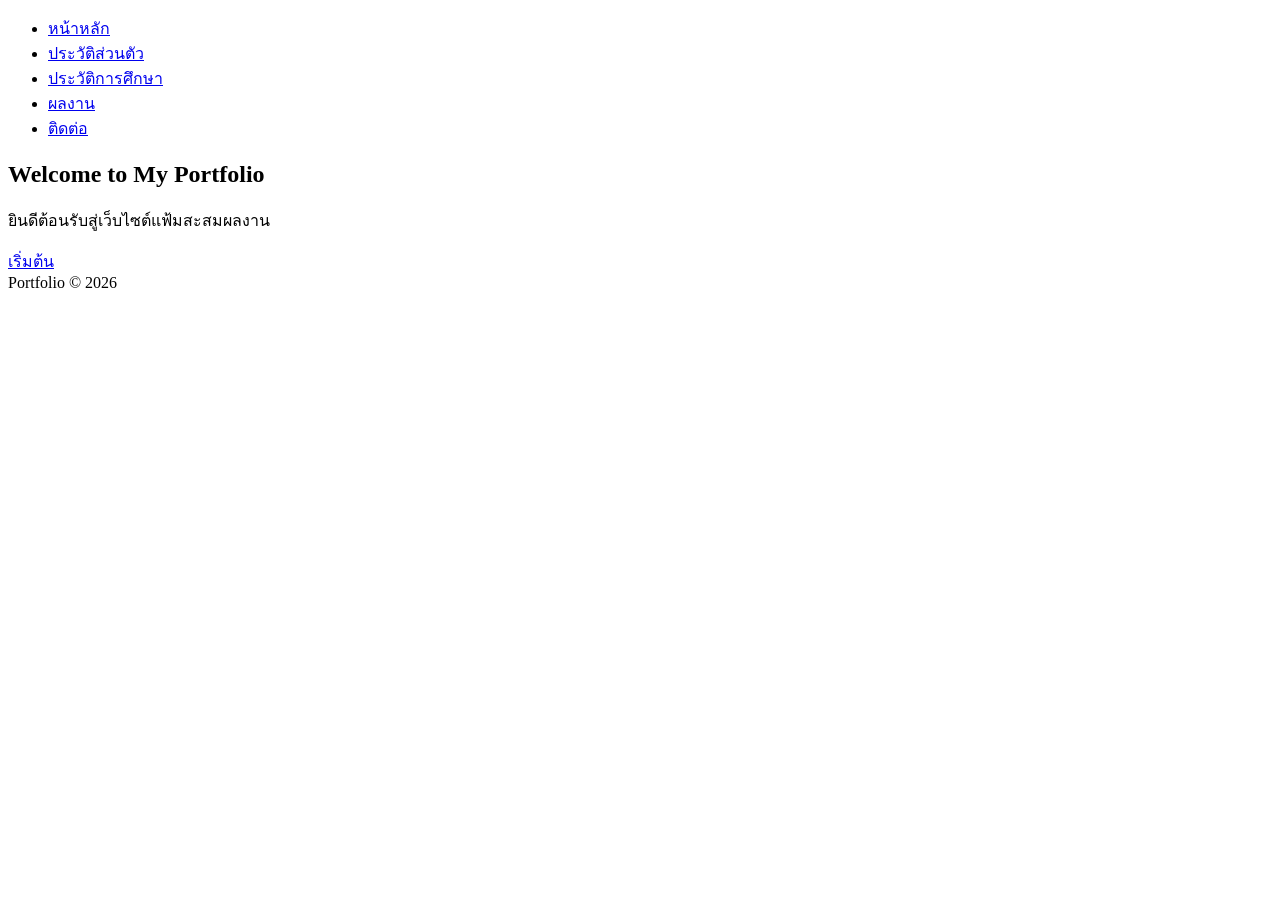
==== index.html @ 36e05e43 "Update index.html" ====
<!DOCTYPE html>
<html lang="th">
<head>
<meta charset="UTF-8">
<meta name="viewport" content="width=device-width, initial-scale=1.0">
<title>Portfolio</title>
<link rel="stylesheet" href="css/style.css">
</head>
<body>
<nav>
<ul>
<li><a href="index.html">หน้าหลัก</a></li>
<li><a href="about.html">ประวัติส่วนตัว</a></li>
<li><a href="education.html">ประวัติการศึกษา</a></li>
<li><a href="portfolio.html">ผลงาน</a></li>
<li><a href="contact.html">ติดต่อ</a></li>
</ul>
</nav>
<section class="hero">
<h1>Welcome to My Portfolio</h1>
<p>ยินดีต้อนรับสู่เว็บไซต์แฟ้มสะสมผลงาน</p>
<a href="about.html" class="btn">
เริ่มต้น
</a>
</section>
<footer>
Portfolio © 2026
</footer>
</body>
</html>
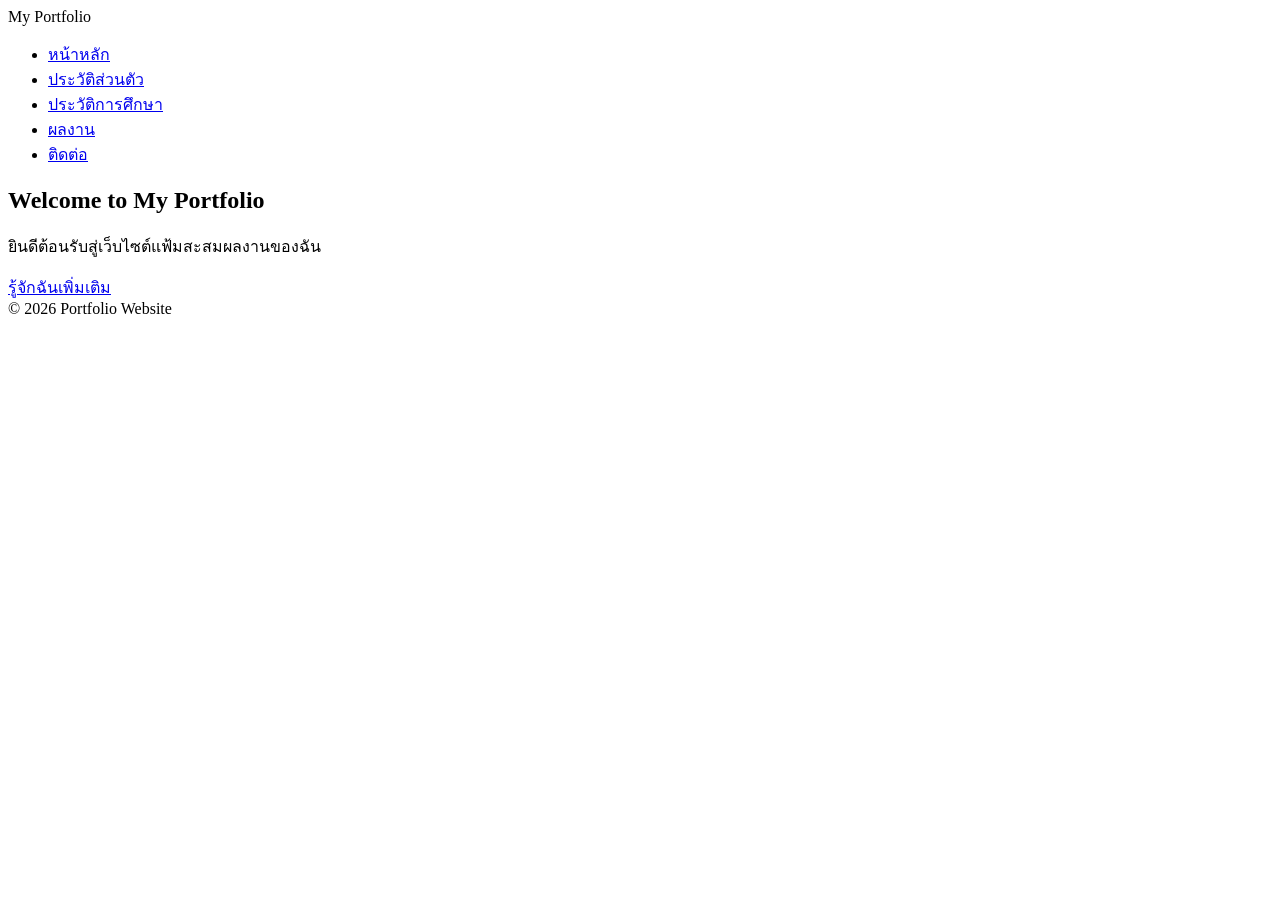
==== commit 34f026c2: "Update index.html" ====
--- a/index.html
+++ b/index.html
@@ -1,13 +1,26 @@
 <!DOCTYPE html>
 <html lang="th">
 <head>
+
 <meta charset="UTF-8">
 <meta name="viewport" content="width=device-width, initial-scale=1.0">
+
 <title>Portfolio</title>
+
 <link rel="stylesheet" href="css/style.css">
+
 </head>
+
 <body>
+
+<header>
+
 <nav>
+
+<div class="logo">
+My Portfolio
+</div>
+
 <ul>
 <li><a href="index.html">หน้าหลัก</a></li>
 <li><a href="about.html">ประวัติส่วนตัว</a></li>
@@ -15,16 +28,30 @@
 <li><a href="portfolio.html">ผลงาน</a></li>
 <li><a href="contact.html">ติดต่อ</a></li>
 </ul>
+
 </nav>
+
+</header>
+
 <section class="hero">
+
 <h1>Welcome to My Portfolio</h1>
-<p>ยินดีต้อนรับสู่เว็บไซต์แฟ้มสะสมผลงาน</p>
+
+<p>
+ยินดีต้อนรับสู่เว็บไซต์แฟ้มสะสมผลงานของฉัน
+</p>
+
 <a href="about.html" class="btn">
-เริ่มต้น
+รู้จักฉันเพิ่มเติม
 </a>
+
 </section>
+
 <footer>
-Portfolio © 2026
+
+© 2026 Portfolio Website
+
 </footer>
+
 </body>
 </html>
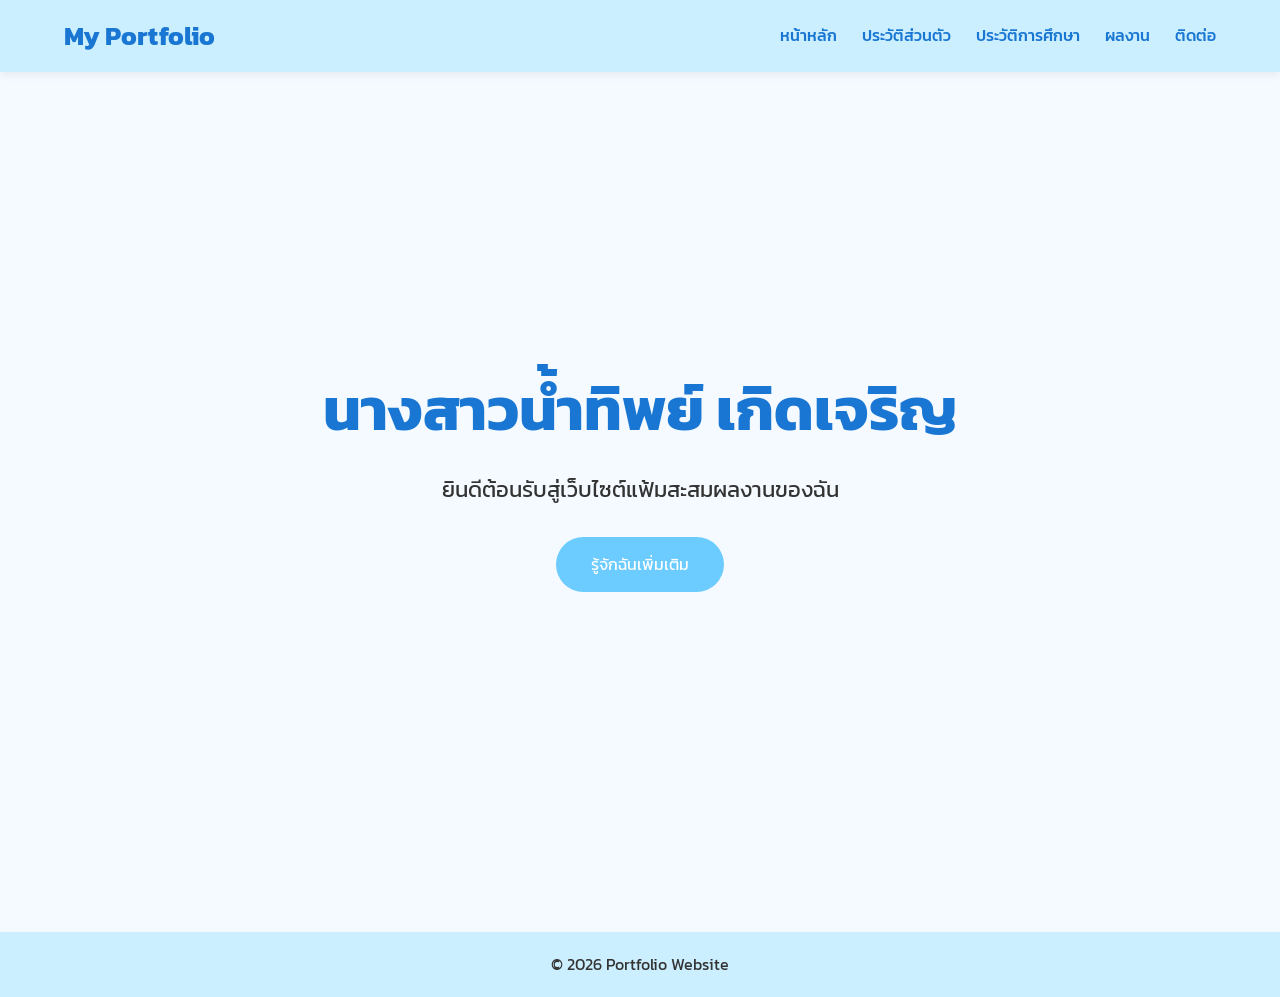
==== commit f39680ee: "Update index.html" ====
--- a/index.html
+++ b/index.html
@@ -35,7 +35,7 @@
 
 <section class="hero">
 
-<h1>Welcome to My Portfolio</h1>
+<h1>นางสาวน้ำทิพย์ เกิดเจริญ</h1>
 
 <p>
 ยินดีต้อนรับสู่เว็บไซต์แฟ้มสะสมผลงานของฉัน
--- a/css/style.css
+++ b/css/style.css
@@ -0,0 +1,118 @@
+/* นำเข้าฟอนต์ Kanit */
+@import url('https://fonts.googleapis.com/css2?family=Kanit:wght@300;400;500;700&display=swap');
+
+*{
+    margin:0;
+    padding:0;
+    box-sizing:border-box;
+    font-family:'Kanit',sans-serif;
+}
+
+body{
+    background:#F4FAFF;
+    color:#333;
+    line-height:1.6;
+}
+
+/* ================= HEADER ================= */
+
+header{
+    background:#CBEFFF;
+    box-shadow:0 2px 10px rgba(0,0,0,.08);
+    position:sticky;
+    top:0;
+    z-index:999;
+}
+
+nav{
+    width:90%;
+    margin:auto;
+    display:flex;
+    justify-content:space-between;
+    align-items:center;
+    padding:15px 0;
+}
+
+.logo{
+    font-size:26px;
+    font-weight:bold;
+    color:#1976D2;
+}
+
+nav ul{
+    list-style:none;
+    display:flex;
+}
+
+nav ul li{
+    margin-left:25px;
+}
+
+nav ul li a{
+    text-decoration:none;
+    color:#1976D2;
+    font-weight:500;
+    transition:.3s;
+}
+
+nav ul li a:hover{
+    color:white;
+}
+
+/* ================= HERO ================= */
+
+.hero{
+    height:90vh;
+    display:flex;
+    justify-content:center;
+    align-items:center;
+    flex-direction:column;
+    text-align:center;
+}
+
+.hero h1{
+    font-size:60px;
+    color:#1976D2;
+}
+
+.hero p{
+    font-size:22px;
+    margin-top:15px;
+}
+
+.btn{
+    margin-top:30px;
+    padding:15px 35px;
+    border-radius:50px;
+    text-decoration:none;
+    background:#6CCBFF;
+    color:white;
+    transition:.3s;
+}
+
+.btn:hover{
+    background:#1976D2;
+}
+
+/* ================= CONTENT ================= */
+
+.container{
+    width:90%;
+    margin:auto;
+    padding:60px 0;
+}
+
+.card{
+    background:white;
+    padding:30px;
+    border-radius:20px;
+    margin-bottom:25px;
+    box-shadow:0 5px 20px rgba(0,0,0,.08);
+}
+
+footer{
+    background:#CBEFFF;
+    text-align:center;
+    padding:20px;
+    margin-top:50px;
+}
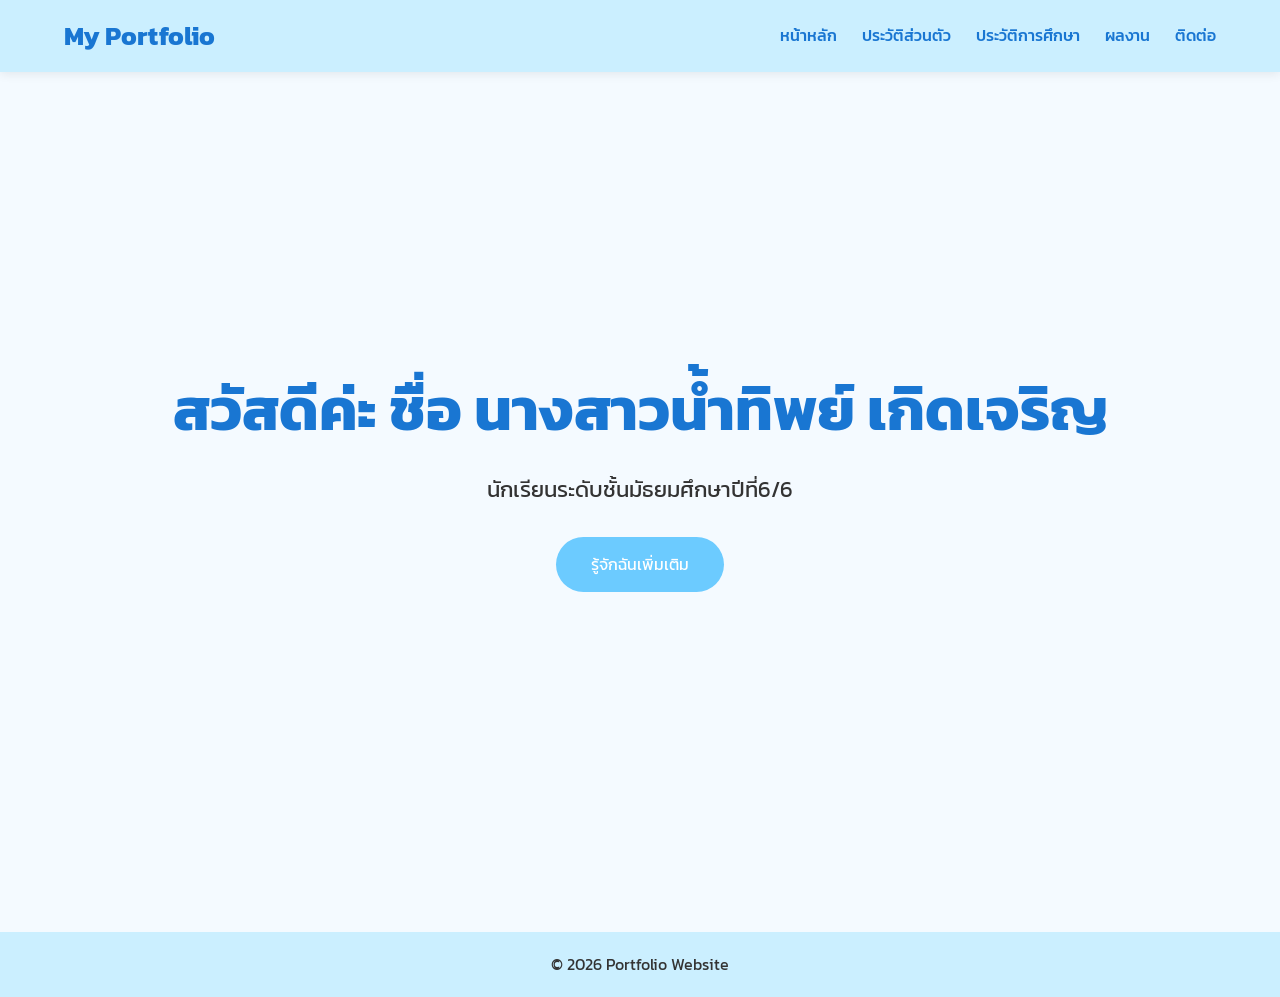
==== commit dc5013d6: "Update index.html" ====
--- a/index.html
+++ b/index.html
@@ -35,10 +35,10 @@
 
 <section class="hero">
 
-<h1>นางสาวน้ำทิพย์ เกิดเจริญ</h1>
+<h1>สวัสดีค่ะ ชื่อ นางสาวน้ำทิพย์ เกิดเจริญ</h1>
 
 <p>
-ยินดีต้อนรับสู่เว็บไซต์แฟ้มสะสมผลงานของฉัน
+นักเรียนระดับชั้นมัธยมศึกษาปีที่6/6
 </p>
 
 <a href="about.html" class="btn">
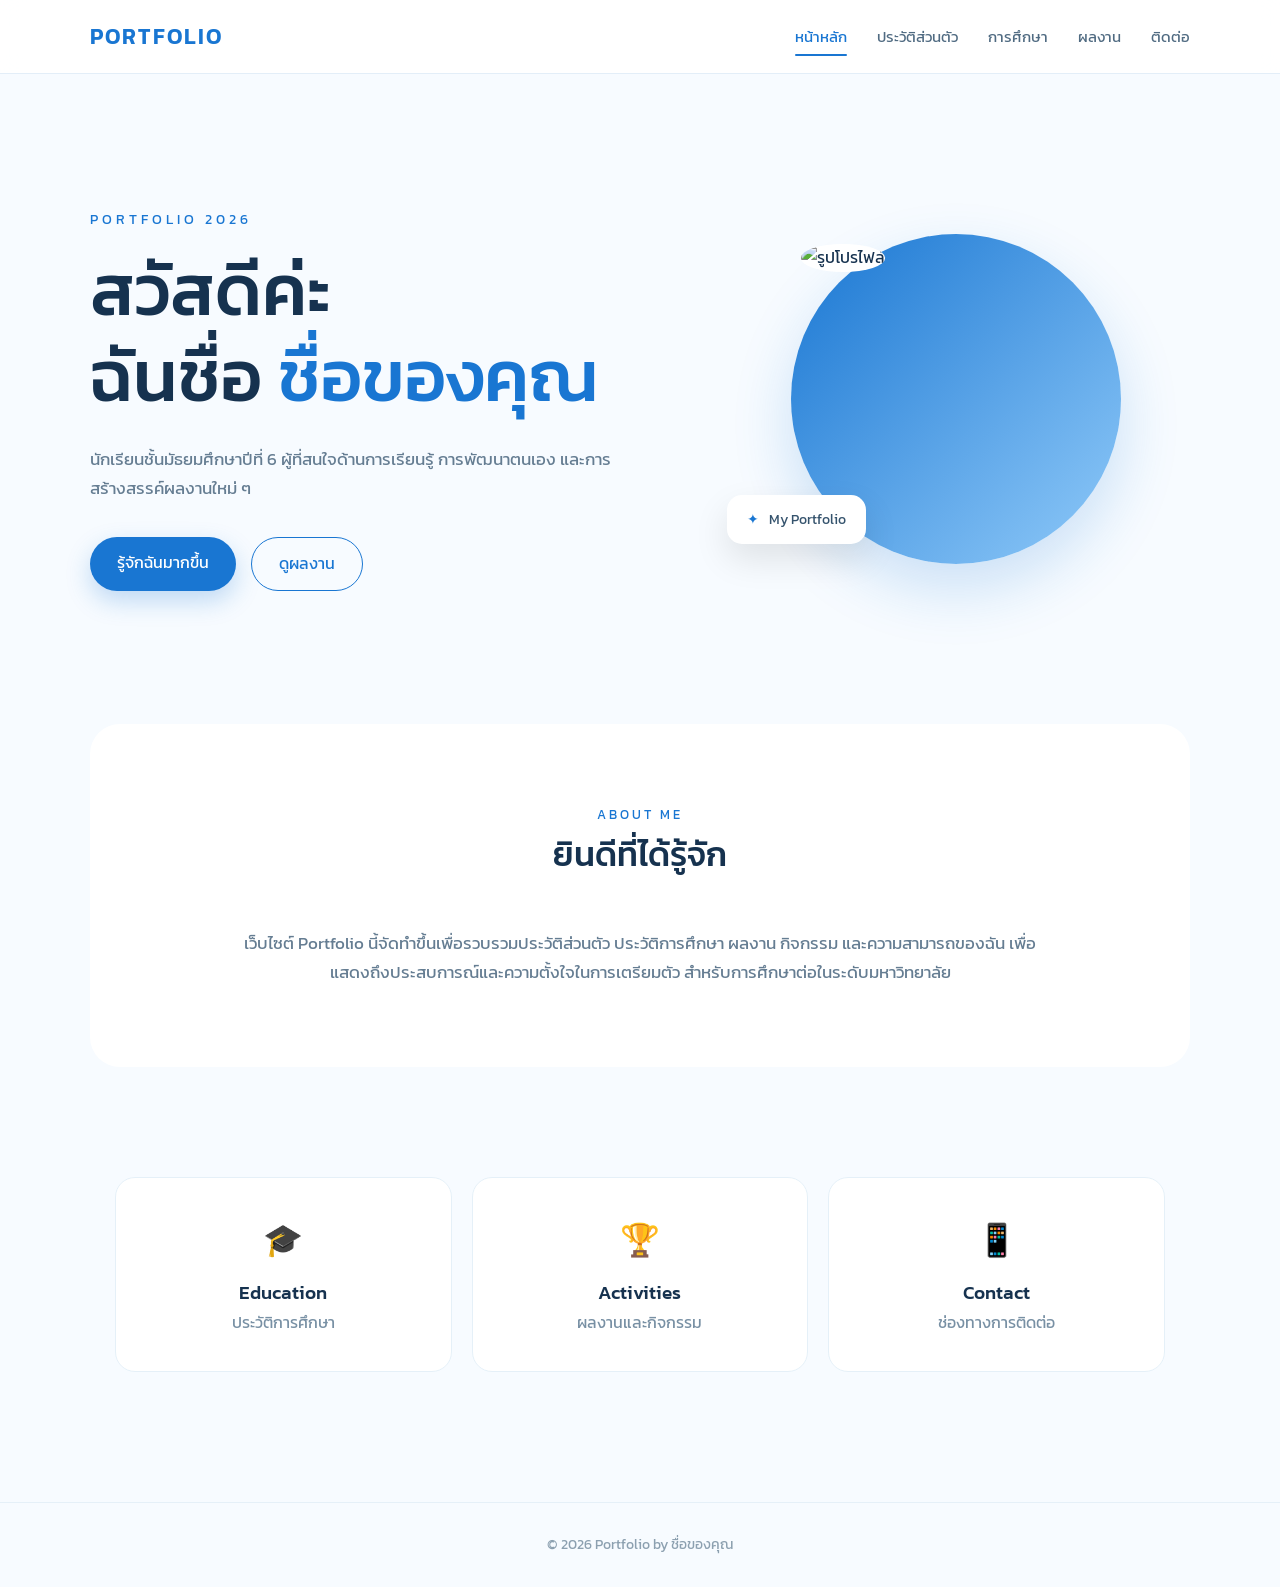
==== commit 7dfb6dba: "Update index.html" ====
--- a/index.html
+++ b/index.html
@@ -1,57 +1,146 @@
 <!DOCTYPE html>
 <html lang="th">
 <head>
+    <meta charset="UTF-8">
+    <meta name="viewport" content="width=device-width, initial-scale=1.0">
 
-<meta charset="UTF-8">
-<meta name="viewport" content="width=device-width, initial-scale=1.0">
+    <title>Portfolio | ชื่อของคุณ</title>
 
-<title>Portfolio</title>
+    <link rel="stylesheet" href="css/style.css">
 
-<link rel="stylesheet" href="css/style.css">
-
+    <!-- Google Font -->
+    <link rel="preconnect" href="https://fonts.googleapis.com">
+    <link rel="preconnect" href="https://fonts.gstatic.com" crossorigin>
+    <link href="https://fonts.googleapis.com/css2?family=Kanit:wght@300;400;500;600&display=swap" rel="stylesheet">
 </head>
 
 <body>
 
-<header>
+    <!-- Navigation -->
+    <nav class="navbar">
+        <div class="nav-container">
 
-<nav>
+            <a href="index.html" class="logo">
+                PORTFOLIO
+            </a>
 
-<div class="logo">
-My Portfolio
-</div>
+            <div class="nav-links">
+                <a href="index.html" class="active">หน้าหลัก</a>
+                <a href="profile.html">ประวัติส่วนตัว</a>
+                <a href="education.html">การศึกษา</a>
+                <a href="activities.html">ผลงาน</a>
+                <a href="contact.html">ติดต่อ</a>
+            </div>
 
-<ul>
-<li><a href="index.html">หน้าหลัก</a></li>
-<li><a href="about.html">ประวัติส่วนตัว</a></li>
-<li><a href="education.html">ประวัติการศึกษา</a></li>
-<li><a href="portfolio.html">ผลงาน</a></li>
-<li><a href="contact.html">ติดต่อ</a></li>
-</ul>
+        </div>
+    </nav>
 
-</nav>
 
-</header>
+    <!-- Hero Section -->
+    <section class="hero">
 
-<section class="hero">
+        <div class="hero-content">
 
-<h1>สวัสดีค่ะ ชื่อ นางสาวน้ำทิพย์ เกิดเจริญ</h1>
+            <p class="hero-small">
+                PORTFOLIO 2026
+            </p>
 
-<p>
-นักเรียนระดับชั้นมัธยมศึกษาปีที่6/6
-</p>
+            <h1>
+                สวัสดีค่ะ<br>
+                ฉันชื่อ <span>ชื่อของคุณ</span>
+            </h1>
 
-<a href="about.html" class="btn">
-รู้จักฉันเพิ่มเติม
-</a>
+            <p class="hero-description">
+                นักเรียนชั้นมัธยมศึกษาปีที่ 6
+                ผู้ที่สนใจด้านการเรียนรู้ การพัฒนาตนเอง
+                และการสร้างสรรค์ผลงานใหม่ ๆ
+            </p>
 
-</section>
+            <div class="hero-buttons">
+                <a href="profile.html" class="btn-primary">
+                    รู้จักฉันมากขึ้น
+                </a>
 
-<footer>
+                <a href="activities.html" class="btn-outline">
+                    ดูผลงาน
+                </a>
+            </div>
 
-© 2026 Portfolio Website
+        </div>
 
-</footer>
+
+        <!-- Profile Image -->
+        <div class="hero-image">
+
+            <div class="image-circle">
+                <img src="images/profile.jpg" alt="รูปโปรไฟล์">
+            </div>
+
+            <div class="floating-card">
+                <span>✦</span>
+                My Portfolio
+            </div>
+
+        </div>
+
+    </section>
+
+
+    <!-- Introduction -->
+    <section class="intro section">
+
+        <div class="section-title">
+            <p>ABOUT ME</p>
+            <h2>ยินดีที่ได้รู้จัก</h2>
+        </div>
+
+        <div class="intro-box">
+
+            <p>
+                เว็บไซต์ Portfolio นี้จัดทำขึ้นเพื่อรวบรวมประวัติส่วนตัว
+                ประวัติการศึกษา ผลงาน กิจกรรม และความสามารถของฉัน
+                เพื่อแสดงถึงประสบการณ์และความตั้งใจในการเตรียมตัว
+                สำหรับการศึกษาต่อในระดับมหาวิทยาลัย
+            </p>
+
+        </div>
+
+    </section>
+
+
+    <!-- Quick Information -->
+    <section class="quick-info section">
+
+        <div class="info-card">
+            <div class="info-icon">🎓</div>
+            <h3>Education</h3>
+            <p>ประวัติการศึกษา</p>
+        </div>
+
+        <div class="info-card">
+            <div class="info-icon">🏆</div>
+            <h3>Activities</h3>
+            <p>ผลงานและกิจกรรม</p>
+        </div>
+
+        <div class="info-card">
+            <div class="info-icon">📱</div>
+            <h3>Contact</h3>
+            <p>ช่องทางการติดต่อ</p>
+        </div>
+
+    </section>
+
+
+    <!-- Footer -->
+    <footer>
+        <p>
+            © 2026 Portfolio by ชื่อของคุณ
+        </p>
+    </footer>
+
+
+    <script src="js/script.js"></script>
 
 </body>
 </html>
--- a/css/style.css
+++ b/css/style.css
@@ -1,118 +1,1026 @@
-/* นำเข้าฟอนต์ Kanit */
-@import url('https://fonts.googleapis.com/css2?family=Kanit:wght@300;400;500;700&display=swap');
-
-*{
-    margin:0;
-    padding:0;
-    box-sizing:border-box;
-    font-family:'Kanit',sans-serif;
-}
-
-body{
-    background:#F4FAFF;
-    color:#333;
-    line-height:1.6;
-}
-
-/* ================= HEADER ================= */
-
-header{
-    background:#CBEFFF;
-    box-shadow:0 2px 10px rgba(0,0,0,.08);
-    position:sticky;
-    top:0;
-    z-index:999;
-}
-
-nav{
-    width:90%;
-    margin:auto;
-    display:flex;
-    justify-content:space-between;
-    align-items:center;
-    padding:15px 0;
-}
-
-.logo{
-    font-size:26px;
-    font-weight:bold;
-    color:#1976D2;
-}
-
-nav ul{
-    list-style:none;
-    display:flex;
-}
-
-nav ul li{
-    margin-left:25px;
-}
-
-nav ul li a{
-    text-decoration:none;
-    color:#1976D2;
-    font-weight:500;
-    transition:.3s;
-}
-
-nav ul li a:hover{
-    color:white;
-}
-
-/* ================= HERO ================= */
-
-.hero{
-    height:90vh;
-    display:flex;
-    justify-content:center;
-    align-items:center;
-    flex-direction:column;
-    text-align:center;
-}
-
-.hero h1{
-    font-size:60px;
-    color:#1976D2;
-}
-
-.hero p{
-    font-size:22px;
-    margin-top:15px;
-}
-
-.btn{
-    margin-top:30px;
-    padding:15px 35px;
-    border-radius:50px;
-    text-decoration:none;
-    background:#6CCBFF;
-    color:white;
-    transition:.3s;
-}
-
-.btn:hover{
-    background:#1976D2;
-}
-
-/* ================= CONTENT ================= */
-
-.container{
-    width:90%;
-    margin:auto;
-    padding:60px 0;
-}
-
-.card{
-    background:white;
-    padding:30px;
-    border-radius:20px;
-    margin-bottom:25px;
-    box-shadow:0 5px 20px rgba(0,0,0,.08);
-}
-
-footer{
-    background:#CBEFFF;
-    text-align:center;
-    padding:20px;
-    margin-top:50px;
-}
+/* ==============================
+   RESET
+================================ */
+
+* {
+    margin: 0;
+    padding: 0;
+    box-sizing: border-box;
+}
+
+html {
+    scroll-behavior: smooth;
+}
+
+body {
+    font-family: "Kanit", sans-serif;
+    background: #f7fbff;
+    color: #16324f;
+    line-height: 1.7;
+}
+
+a {
+    text-decoration: none;
+    color: inherit;
+}
+
+
+/* ==============================
+   NAVBAR
+================================ */
+
+.navbar {
+    position: sticky;
+    top: 0;
+    z-index: 1000;
+
+    background: rgba(255, 255, 255, 0.9);
+
+    backdrop-filter: blur(12px);
+
+    border-bottom: 1px solid #e3eef8;
+}
+
+.nav-container {
+    max-width: 1150px;
+    margin: auto;
+
+    padding: 18px 25px;
+
+    display: flex;
+    align-items: center;
+    justify-content: space-between;
+}
+
+.logo {
+    font-size: 22px;
+    font-weight: 600;
+
+    color: #1976d2;
+
+    letter-spacing: 2px;
+}
+
+.nav-links {
+    display: flex;
+    gap: 30px;
+}
+
+.nav-links a {
+    position: relative;
+
+    color: #506b82;
+
+    font-size: 15px;
+
+    transition: 0.3s;
+}
+
+.nav-links a:hover,
+.nav-links a.active {
+    color: #1976d2;
+}
+
+.nav-links a.active::after {
+    content: "";
+
+    position: absolute;
+
+    left: 0;
+    right: 0;
+    bottom: -7px;
+
+    height: 2px;
+
+    background: #1976d2;
+
+    border-radius: 10px;
+}
+
+
+/* ==============================
+   HERO
+================================ */
+
+.hero {
+    max-width: 1150px;
+
+    min-height: 650px;
+
+    margin: auto;
+    padding: 80px 25px;
+
+    display: grid;
+
+    grid-template-columns: 1.1fr 0.9fr;
+
+    align-items: center;
+
+    gap: 60px;
+}
+
+.hero-small {
+    color: #1976d2;
+
+    font-size: 14px;
+
+    letter-spacing: 4px;
+
+    margin-bottom: 15px;
+}
+
+.hero h1 {
+    font-size: clamp(42px, 6vw, 72px);
+
+    line-height: 1.2;
+
+    font-weight: 500;
+
+    margin-bottom: 25px;
+}
+
+.hero h1 span {
+    color: #1976d2;
+}
+
+.hero-description {
+    max-width: 580px;
+
+    color: #657d92;
+
+    font-size: 17px;
+
+    margin-bottom: 35px;
+}
+
+
+/* ==============================
+   BUTTON
+================================ */
+
+.hero-buttons {
+    display: flex;
+
+    gap: 15px;
+
+    flex-wrap: wrap;
+}
+
+.btn-primary,
+.btn-outline {
+    padding: 12px 27px;
+
+    border-radius: 50px;
+
+    transition: 0.3s;
+}
+
+.btn-primary {
+    background: #1976d2;
+
+    color: white;
+
+    box-shadow: 0 10px 25px rgba(25, 118, 210, 0.25);
+}
+
+.btn-primary:hover {
+    transform: translateY(-3px);
+
+    box-shadow: 0 15px 30px rgba(25, 118, 210, 0.35);
+}
+
+.btn-outline {
+    border: 1px solid #1976d2;
+
+    color: #1976d2;
+}
+
+.btn-outline:hover {
+    background: #1976d2;
+
+    color: white;
+}
+
+
+/* ==============================
+   HERO IMAGE
+================================ */
+
+.hero-image {
+    position: relative;
+
+    display: flex;
+
+    justify-content: center;
+}
+
+.image-circle {
+    width: 330px;
+    height: 330px;
+
+    border-radius: 50%;
+
+    padding: 10px;
+
+    background: linear-gradient(
+        135deg,
+        #1976d2,
+        #90caf9
+    );
+
+    box-shadow:
+        0 25px 60px rgba(25, 118, 210, 0.2);
+}
+
+.image-circle img {
+    width: 100%;
+    height: 100%;
+
+    object-fit: cover;
+
+    border-radius: 50%;
+
+    background: white;
+}
+
+.floating-card {
+    position: absolute;
+
+    bottom: 20px;
+    left: 5px;
+
+    background: white;
+
+    padding: 13px 20px;
+
+    border-radius: 15px;
+
+    box-shadow: 0 15px 35px rgba(0,0,0,0.1);
+
+    color: #35536d;
+
+    font-size: 14px;
+}
+
+.floating-card span {
+    color: #1976d2;
+
+    margin-right: 7px;
+}
+
+
+/* ==============================
+   SECTION
+================================ */
+
+.section {
+    max-width: 1100px;
+
+    margin: auto;
+
+    padding: 80px 25px;
+}
+
+.section-title {
+    text-align: center;
+
+    margin-bottom: 45px;
+}
+
+.section-title p,
+.page-header p {
+    color: #1976d2;
+
+    letter-spacing: 3px;
+
+    font-size: 13px;
+}
+
+.section-title h2 {
+    font-size: 34px;
+
+    font-weight: 500;
+}
+
+
+/* ==============================
+   INTRO
+================================ */
+
+.intro {
+    background: white;
+
+    border-radius: 30px;
+
+    margin-bottom: 30px;
+}
+
+.intro-box {
+    max-width: 800px;
+
+    margin: auto;
+
+    text-align: center;
+
+    color: #657d92;
+
+    font-size: 17px;
+}
+
+
+/* ==============================
+   QUICK INFO
+================================ */
+
+.quick-info {
+    display: grid;
+
+    grid-template-columns: repeat(3, 1fr);
+
+    gap: 20px;
+}
+
+.info-card {
+    background: white;
+
+    padding: 35px 25px;
+
+    text-align: center;
+
+    border-radius: 20px;
+
+    border: 1px solid #e5f0f8;
+
+    transition: 0.3s;
+}
+
+.info-card:hover {
+    transform: translateY(-8px);
+
+    box-shadow: 0 20px 40px rgba(30, 100, 160, 0.1);
+}
+
+.info-icon {
+    font-size: 32px;
+
+    margin-bottom: 10px;
+}
+
+.info-card h3 {
+    font-weight: 500;
+}
+
+.info-card p {
+    color: #7890a4;
+}
+
+
+/* ==============================
+   PAGE HEADER
+================================ */
+
+.page-header {
+    text-align: center;
+
+    padding: 90px 25px 70px;
+
+    background:
+        radial-gradient(
+            circle at top,
+            #e2f2ff,
+            #f7fbff 60%
+        );
+}
+
+.page-header h1 {
+    font-size: 48px;
+
+    font-weight: 500;
+
+    margin: 5px 0;
+}
+
+.page-header span {
+    color: #8ba0b2;
+}
+
+
+/* ==============================
+   PROFILE
+================================ */
+
+.profile-section {
+    display: grid;
+
+    grid-template-columns: 350px 1fr;
+
+    align-items: center;
+
+    gap: 70px;
+}
+
+.profile-photo img {
+    width: 100%;
+
+    aspect-ratio: 1;
+
+    object-fit: cover;
+
+    border-radius: 25px;
+
+    box-shadow:
+        20px 20px 0 #dcefff;
+}
+
+.blue-label {
+    color: #1976d2;
+
+    font-size: 13px;
+
+    letter-spacing: 3px;
+}
+
+.profile-content h2 {
+    font-size: 35px;
+
+    font-weight: 500;
+
+    margin: 10px 0 20px;
+}
+
+.profile-content h2 span {
+    color: #1976d2;
+}
+
+.profile-content > p {
+    color: #657d92;
+}
+
+
+/* ==============================
+   PERSONAL INFO
+================================ */
+
+.personal-info {
+    margin-top: 30px;
+
+    display: grid;
+
+    grid-template-columns: 1fr 1fr;
+
+    gap: 18px;
+}
+
+.personal-info div {
+    padding: 15px 18px;
+
+    background: #f2f8fd;
+
+    border-radius: 12px;
+}
+
+.personal-info span {
+    display: block;
+
+    color: #8298aa;
+
+    font-size: 13px;
+}
+
+.personal-info strong {
+    font-weight: 400;
+}
+
+
+/* ==============================
+   INTEREST
+================================ */
+
+.interest {
+    max-width: 1100px;
+}
+
+.interest-grid {
+    display: grid;
+
+    grid-template-columns: repeat(3, 1fr);
+
+    gap: 20px;
+}
+
+.interest-card {
+    background: white;
+
+    border-radius: 20px;
+
+    padding: 30px;
+
+    text-align: center;
+
+    border: 1px solid #e5f0f8;
+
+    transition: 0.3s;
+}
+
+.interest-card:hover {
+    transform: translateY(-6px);
+}
+
+.interest-card > div {
+    font-size: 35px;
+
+    margin-bottom: 10px;
+}
+
+.interest-card h3 {
+    font-weight: 500;
+}
+
+.interest-card p {
+    color: #7890a4;
+}
+
+
+/* ==============================
+   EDUCATION TIMELINE
+================================ */
+
+.education {
+    max-width: 850px;
+}
+
+.timeline {
+    position: relative;
+
+    padding-left: 30px;
+}
+
+.timeline::before {
+    content: "";
+
+    position: absolute;
+
+    left: 7px;
+    top: 0;
+    bottom: 0;
+
+    width: 2px;
+
+    background: #cce5fa;
+}
+
+.timeline-item {
+    position: relative;
+
+    margin-bottom: 35px;
+}
+
+.timeline-dot {
+    position: absolute;
+
+    left: -30px;
+    top: 25px;
+
+    width: 16px;
+    height: 16px;
+
+    border-radius: 50%;
+
+    background: #1976d2;
+
+    border: 4px solid #e4f2ff;
+}
+
+.timeline-card {
+    background: white;
+
+    padding: 28px;
+
+    border-radius: 20px;
+
+    border: 1px solid #e5f0f8;
+
+    transition: 0.3s;
+}
+
+.timeline-card:hover {
+    transform: translateX(5px);
+
+    box-shadow: 0 15px 35px rgba(30,100,160,0.08);
+}
+
+.timeline-year {
+    color: #1976d2;
+
+    font-size: 14px;
+}
+
+.timeline-card h2 {
+    font-weight: 500;
+
+    margin: 5px 0;
+}
+
+.timeline-card h3 {
+    color: #5e7890;
+
+    font-weight: 400;
+}
+
+.timeline-card p {
+    color: #8195a6;
+
+    margin-top: 10px;
+}
+
+
+/* ==============================
+   SKILLS
+================================ */
+
+.skills-container {
+    max-width: 700px;
+
+    margin: auto;
+}
+
+.skill {
+    margin-bottom: 25px;
+}
+
+.skill > span {
+    display: block;
+
+    margin-bottom: 7px;
+}
+
+.skill-bar {
+    height: 8px;
+
+    background: #e2edf5;
+
+    border-radius: 10px;
+
+    overflow: hidden;
+}
+
+.skill-bar div {
+    height: 100%;
+
+    background: #1976d2;
+
+    border-radius: 10px;
+}
+
+
+/* ==============================
+   ACTIVITIES
+================================ */
+
+.activity-grid {
+    display: grid;
+
+    grid-template-columns: repeat(3, 1fr);
+
+    gap: 25px;
+}
+
+.activity-card {
+    background: white;
+
+    border-radius: 22px;
+
+    overflow: hidden;
+
+    border: 1px solid #e5f0f8;
+
+    transition: 0.35s;
+}
+
+.activity-card:hover {
+    transform: translateY(-8px);
+
+    box-shadow: 0 25px 45px rgba(30,100,160,0.12);
+}
+
+.activity-image {
+    position: relative;
+
+    height: 240px;
+
+    overflow: hidden;
+}
+
+.activity-image img {
+    width: 100%;
+    height: 100%;
+
+    object-fit: cover;
+
+    transition: 0.5s;
+}
+
+.activity-card:hover .activity-image img {
+    transform: scale(1.06);
+}
+
+.activity-image > span {
+    position: absolute;
+
+    right: 15px;
+    top: 15px;
+
+    background: white;
+
+    color: #1976d2;
+
+    padding: 5px 10px;
+
+    border-radius: 10px;
+
+    font-size: 13px;
+}
+
+.activity-content {
+    padding: 25px;
+}
+
+.activity-content > p:first-child {
+    color: #1976d2;
+
+    font-size: 12px;
+
+    letter-spacing: 2px;
+}
+
+.activity-content h2 {
+    font-size: 22px;
+
+    font-weight: 500;
+
+    margin: 4px 0;
+}
+
+.activity-content > span {
+    color: #91a3b2;
+
+    font-size: 13px;
+}
+
+.activity-content .description {
+    color: #71879a;
+
+    margin-top: 15px;
+
+    font-size: 14px;
+}
+
+
+/* ==============================
+   CONTACT
+================================ */
+
+.contact-box {
+    max-width: 950px;
+
+    margin: auto;
+
+    background: white;
+
+    border-radius: 30px;
+
+    padding: 50px;
+
+    display: grid;
+
+    grid-template-columns: 1fr 1fr;
+
+    gap: 60px;
+
+    box-shadow: 0 20px 50px rgba(30,100,160,0.08);
+}
+
+.contact-intro h2 {
+    font-size: 34px;
+
+    font-weight: 500;
+
+    line-height: 1.4;
+
+    margin: 10px 0 20px;
+}
+
+.contact-intro > p:last-child {
+    color: #71879a;
+}
+
+.contact-list {
+    display: flex;
+
+    flex-direction: column;
+
+    gap: 15px;
+}
+
+.contact-item {
+    display: flex;
+
+    align-items: center;
+
+    gap: 15px;
+
+    padding: 18px;
+
+    border-radius: 15px;
+
+    background: #f5faff;
+
+    transition: 0.3s;
+}
+
+.contact-item:hover {
+    transform: translateX(5px);
+
+    background: #eaf5ff;
+}
+
+.contact-icon {
+    width: 45px;
+    height: 45px;
+
+    display: flex;
+
+    align-items: center;
+    justify-content: center;
+
+    border-radius: 12px;
+
+    background: #dcefff;
+
+    color: #1976d2;
+
+    font-size: 20px;
+}
+
+.contact-item span {
+    display: block;
+
+    color: #8a9cac;
+
+    font-size: 12px;
+}
+
+.contact-item strong {
+    font-weight: 400;
+}
+
+
+/* ==============================
+   FOOTER
+================================ */
+
+footer {
+    text-align: center;
+
+    padding: 30px;
+
+    color: #8ca0b0;
+
+    border-top: 1px solid #e5f0f8;
+
+    margin-top: 50px;
+
+    font-size: 14px;
+}
+
+
+/* ==============================
+   ANIMATION
+================================ */
+
+.hero-content,
+.hero-image,
+.page-header,
+.section {
+    animation: fadeUp 0.8s ease both;
+}
+
+@keyframes fadeUp {
+
+    from {
+        opacity: 0;
+        transform: translateY(20px);
+    }
+
+    to {
+        opacity: 1;
+        transform: translateY(0);
+    }
+
+}
+
+
+/* ==============================
+   RESPONSIVE
+================================ */
+
+@media (max-width: 850px) {
+
+    .nav-container {
+        flex-direction: column;
+
+        gap: 15px;
+    }
+
+    .nav-links {
+        gap: 15px;
+
+        flex-wrap: wrap;
+
+        justify-content: center;
+    }
+
+    .hero {
+        grid-template-columns: 1fr;
+
+        text-align: center;
+
+        padding-top: 60px;
+    }
+
+    .hero-description {
+        margin-left: auto;
+        margin-right: auto;
+    }
+
+    .hero-buttons {
+        justify-content: center;
+    }
+
+    .hero-image {
+        order: -1;
+    }
+
+    .image-circle {
+        width: 260px;
+        height: 260px;
+    }
+
+    .quick-info,
+    .interest-grid,
+    .activity-grid {
+        grid-template-columns: 1fr;
+    }
+
+    .profile-section {
+        grid-template-columns: 1fr;
+
+        text-align: center;
+    }
+
+    .profile-photo {
+        max-width: 300px;
+
+        margin: auto;
+    }
+
+    .personal-info {
+        text-align: left;
+    }
+
+    .contact-box {
+        grid-template-columns: 1fr;
+
+        padding: 30px;
+    }
+
+}
+
+
+@media (max-width: 500px) {
+
+    .nav-links {
+        gap: 10px;
+    }
+
+    .nav-links a {
+        font-size: 13px;
+    }
+
+    .hero h1 {
+        font-size: 42px;
+    }
+
+    .page-header h1 {
+        font-size: 36px;
+    }
+
+    .personal-info {
+        grid-template-columns: 1fr;
+    }
+
+    .contact-box {
+        padding: 25px 20px;
+    }
+
+}
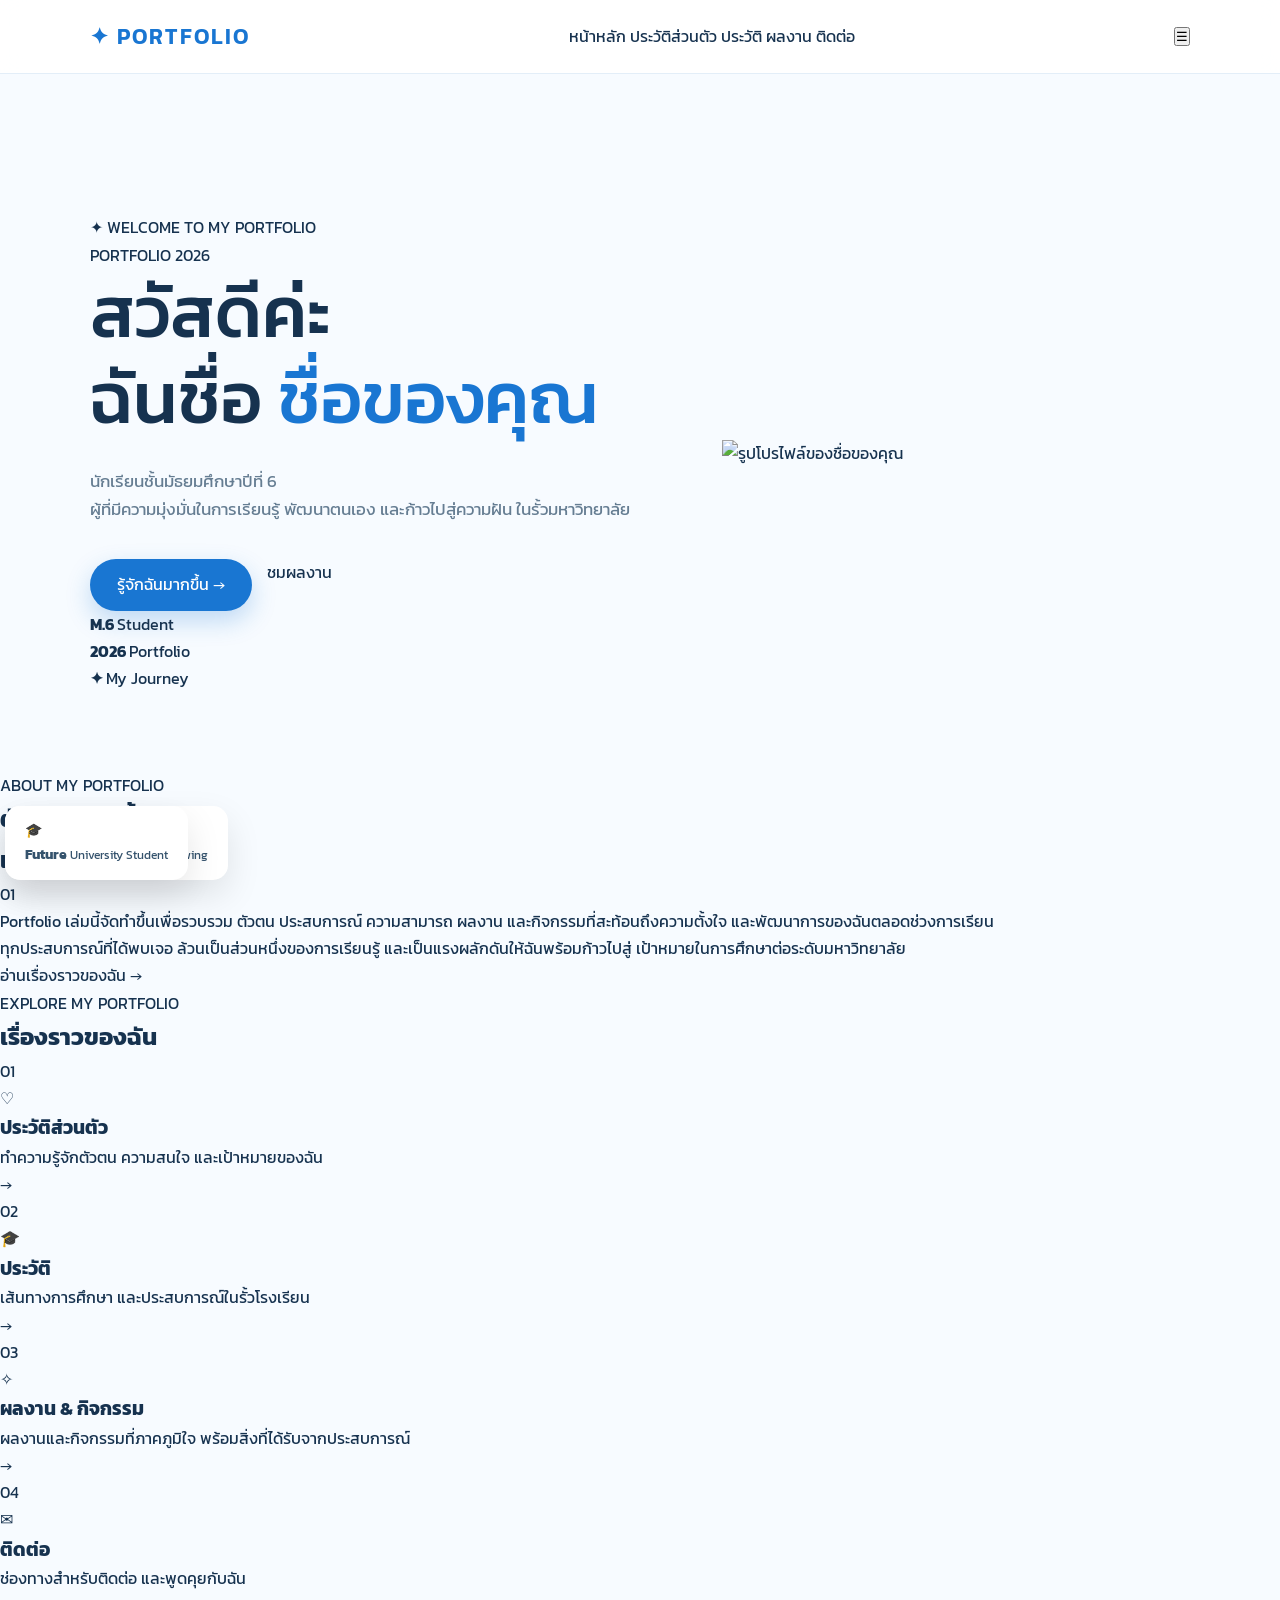
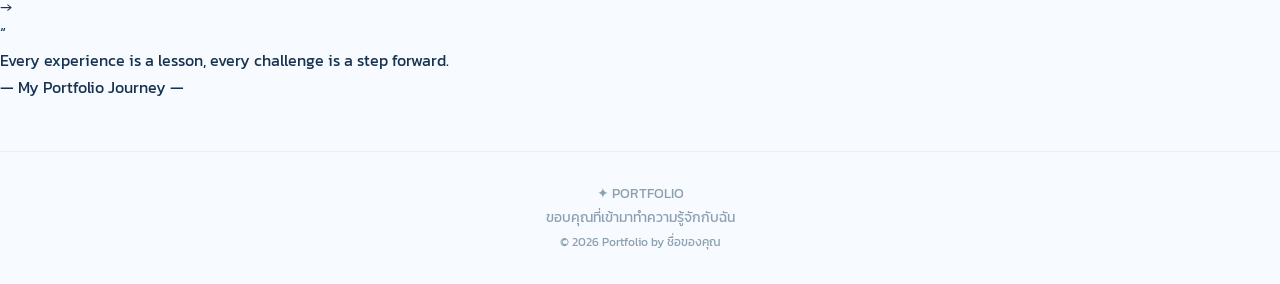
==== commit 0d0b04ef: "Update index.html" ====
--- a/index.html
+++ b/index.html
@@ -1,146 +1,636 @@
 <!DOCTYPE html>
 <html lang="th">
+
 <head>
+
     <meta charset="UTF-8">
+
     <meta name="viewport" content="width=device-width, initial-scale=1.0">
 
+    <meta
+        name="description"
+        content="Portfolio ของนักเรียนชั้นมัธยมศึกษาปีที่ 6 สำหรับศึกษาต่อระดับมหาวิทยาลัย"
+    >
+
     <title>Portfolio | ชื่อของคุณ</title>
 
+
+    <!-- Google Font -->
+
+    <link rel="preconnect" href="https://fonts.googleapis.com">
+
+    <link rel="preconnect" href="https://fonts.gstatic.com" crossorigin>
+
+    <link
+        href="https://fonts.googleapis.com/css2?family=Kanit:wght@300;400;500;600&family=Playfair+Display:wght@500;600&display=swap"
+        rel="stylesheet"
+    >
+
+
+    <!-- CSS -->
+
     <link rel="stylesheet" href="css/style.css">
 
-    <!-- Google Font -->
-    <link rel="preconnect" href="https://fonts.googleapis.com">
-    <link rel="preconnect" href="https://fonts.gstatic.com" crossorigin>
-    <link href="https://fonts.googleapis.com/css2?family=Kanit:wght@300;400;500;600&display=swap" rel="stylesheet">
 </head>
 
+
 <body>
 
-    <!-- Navigation -->
-    <nav class="navbar">
+
+    <!-- =========================
+         NAVIGATION
+    ========================== -->
+
+    <header class="navbar">
+
         <div class="nav-container">
 
+
+            <!-- Logo -->
+
             <a href="index.html" class="logo">
+
+                <span class="logo-symbol">✦</span>
+
+                <span>PORTFOLIO</span>
+
+            </a>
+
+
+            <!-- Menu -->
+
+            <nav class="nav-menu">
+
+                <a href="index.html" class="active">
+                    หน้าหลัก
+                </a>
+
+                <a href="profile.html">
+                    ประวัติส่วนตัว
+                </a>
+
+                <a href="education.html">
+                    ประวัติ
+                </a>
+
+                <a href="activities.html">
+                    ผลงาน
+                </a>
+
+                <a href="contact.html">
+                    ติดต่อ
+                </a>
+
+            </nav>
+
+
+            <!-- Mobile Menu Button -->
+
+            <button
+                class="menu-toggle"
+                id="menuToggle"
+                aria-label="เปิดเมนู"
+            >
+                ☰
+            </button>
+
+        </div>
+
+    </header>
+
+
+
+    <!-- =========================
+         HERO SECTION
+    ========================== -->
+
+    <main>
+
+        <section class="hero">
+
+
+            <!-- Decorative Background -->
+
+            <div class="hero-decoration decoration-one"></div>
+
+            <div class="hero-decoration decoration-two"></div>
+
+
+            <!-- Hero Text -->
+
+            <div class="hero-content">
+
+
+                <div class="welcome-badge">
+
+                    <span>✦</span>
+
+                    WELCOME TO MY PORTFOLIO
+
+                </div>
+
+
+                <p class="hero-subtitle">
+                    PORTFOLIO 2026
+                </p>
+
+
+                <h1>
+
+                    สวัสดีค่ะ
+                    <br>
+
+                    ฉันชื่อ
+                    <span>ชื่อของคุณ</span>
+
+                </h1>
+
+
+                <p class="hero-description">
+
+                    นักเรียนชั้นมัธยมศึกษาปีที่ 6
+                    <br>
+
+                    ผู้ที่มีความมุ่งมั่นในการเรียนรู้
+                    พัฒนาตนเอง และก้าวไปสู่ความฝัน
+                    ในรั้วมหาวิทยาลัย
+
+                </p>
+
+
+                <!-- Buttons -->
+
+                <div class="hero-buttons">
+
+                    <a
+                        href="profile.html"
+                        class="btn btn-primary"
+                    >
+
+                        รู้จักฉันมากขึ้น
+
+                        <span>→</span>
+
+                    </a>
+
+
+                    <a
+                        href="activities.html"
+                        class="btn btn-secondary"
+                    >
+
+                        ชมผลงาน
+
+                    </a>
+
+                </div>
+
+
+                <!-- Small Information -->
+
+                <div class="hero-info">
+
+                    <div>
+
+                        <strong>
+                            M.6
+                        </strong>
+
+                        <span>
+                            Student
+                        </span>
+
+                    </div>
+
+
+                    <div class="info-line"></div>
+
+
+                    <div>
+
+                        <strong>
+                            2026
+                        </strong>
+
+                        <span>
+                            Portfolio
+                        </span>
+
+                    </div>
+
+
+                    <div class="info-line"></div>
+
+
+                    <div>
+
+                        <strong>
+                            ✦
+                        </strong>
+
+                        <span>
+                            My Journey
+                        </span>
+
+                    </div>
+
+                </div>
+
+            </div>
+
+
+
+            <!-- =========================
+                 PROFILE IMAGE
+            ========================== -->
+
+            <div class="hero-visual">
+
+
+                <!-- Background Shape -->
+
+                <div class="visual-shape"></div>
+
+
+                <!-- Image -->
+
+                <div class="profile-frame">
+
+                    <div class="profile-image">
+
+                        <img
+                            src="images/profile.jpg"
+                            alt="รูปโปรไฟล์ของชื่อของคุณ"
+                        >
+
+                    </div>
+
+                </div>
+
+
+                <!-- Floating Card -->
+
+                <div class="floating-card card-top">
+
+                    <span class="floating-icon">
+                        ✦
+                    </span>
+
+                    <div>
+
+                        <strong>
+                            My Journey
+                        </strong>
+
+                        <small>
+                            Learning & Growing
+                        </small>
+
+                    </div>
+
+                </div>
+
+
+                <div class="floating-card card-bottom">
+
+                    <span>
+                        🎓
+                    </span>
+
+                    <div>
+
+                        <strong>
+                            Future
+                        </strong>
+
+                        <small>
+                            University Student
+                        </small>
+
+                    </div>
+
+                </div>
+
+
+                <!-- Decorative Circle -->
+
+                <div class="small-circle circle-one"></div>
+
+                <div class="small-circle circle-two"></div>
+
+            </div>
+
+        </section>
+
+
+
+        <!-- =========================
+             INTRODUCTION
+        ========================== -->
+
+        <section class="home-introduction">
+
+
+            <div class="section-container">
+
+
+                <div class="section-heading">
+
+                    <span>
+                        ABOUT MY PORTFOLIO
+                    </span>
+
+                    <h2>
+                        ตัวตน ความตั้งใจ
+                        <br>
+                        และเส้นทางสู่อนาคต
+                    </h2>
+
+                </div>
+
+
+                <div class="intro-content">
+
+
+                    <div class="intro-number">
+                        01
+                    </div>
+
+
+                    <div class="intro-text">
+
+                        <p>
+
+                            Portfolio เล่มนี้จัดทำขึ้นเพื่อรวบรวม
+                            ตัวตน ประสบการณ์ ความสามารถ
+                            ผลงาน และกิจกรรมที่สะท้อนถึงความตั้งใจ
+                            และพัฒนาการของฉันตลอดช่วงการเรียน
+
+                        </p>
+
+
+                        <p>
+
+                            ทุกประสบการณ์ที่ได้พบเจอ
+                            ล้วนเป็นส่วนหนึ่งของการเรียนรู้
+                            และเป็นแรงผลักดันให้ฉันพร้อมก้าวไปสู่
+                            เป้าหมายในการศึกษาต่อระดับมหาวิทยาลัย
+
+                        </p>
+
+
+                        <a
+                            href="profile.html"
+                            class="text-link"
+                        >
+
+                            อ่านเรื่องราวของฉัน
+
+                            <span>→</span>
+
+                        </a>
+
+                    </div>
+
+                </div>
+
+            </div>
+
+        </section>
+
+
+
+        <!-- =========================
+             QUICK MENU
+        ========================== -->
+
+        <section class="quick-section">
+
+
+            <div class="section-container">
+
+
+                <div class="section-heading center">
+
+                    <span>
+                        EXPLORE MY PORTFOLIO
+                    </span>
+
+                    <h2>
+                        เรื่องราวของฉัน
+                    </h2>
+
+                </div>
+
+
+                <div class="quick-grid">
+
+
+                    <!-- Profile -->
+
+                    <a
+                        href="profile.html"
+                        class="quick-card"
+                    >
+
+                        <div class="quick-number">
+                            01
+                        </div>
+
+                        <div class="quick-icon">
+                            ♡
+                        </div>
+
+                        <h3>
+                            ประวัติส่วนตัว
+                        </h3>
+
+                        <p>
+                            ทำความรู้จักตัวตน
+                            ความสนใจ และเป้าหมายของฉัน
+                        </p>
+
+                        <span class="quick-arrow">
+                            →
+                        </span>
+
+                    </a>
+
+
+
+                    <!-- Education -->
+
+                    <a
+                        href="education.html"
+                        class="quick-card"
+                    >
+
+                        <div class="quick-number">
+                            02
+                        </div>
+
+                        <div class="quick-icon">
+                            🎓
+                        </div>
+
+                        <h3>
+                            ประวัติ
+                        </h3>
+
+                        <p>
+                            เส้นทางการศึกษา
+                            และประสบการณ์ในรั้วโรงเรียน
+                        </p>
+
+                        <span class="quick-arrow">
+                            →
+                        </span>
+
+                    </a>
+
+
+
+                    <!-- Activities -->
+
+                    <a
+                        href="activities.html"
+                        class="quick-card"
+                    >
+
+                        <div class="quick-number">
+                            03
+                        </div>
+
+                        <div class="quick-icon">
+                            ✧
+                        </div>
+
+                        <h3>
+                            ผลงาน & กิจกรรม
+                        </h3>
+
+                        <p>
+                            ผลงานและกิจกรรมที่ภาคภูมิใจ
+                            พร้อมสิ่งที่ได้รับจากประสบการณ์
+                        </p>
+
+                        <span class="quick-arrow">
+                            →
+                        </span>
+
+                    </a>
+
+
+
+                    <!-- Contact -->
+
+                    <a
+                        href="contact.html"
+                        class="quick-card"
+                    >
+
+                        <div class="quick-number">
+                            04
+                        </div>
+
+                        <div class="quick-icon">
+                            ✉
+                        </div>
+
+                        <h3>
+                            ติดต่อ
+                        </h3>
+
+                        <p>
+                            ช่องทางสำหรับติดต่อ
+                            และพูดคุยกับฉัน
+                        </p>
+
+                        <span class="quick-arrow">
+                            →
+                        </span>
+
+                    </a>
+
+                </div>
+
+            </div>
+
+        </section>
+
+
+
+        <!-- =========================
+             QUOTE
+        ========================== -->
+
+        <section class="quote-section">
+
+            <div class="quote-container">
+
+                <div class="quote-symbol">
+                    “
+                </div>
+
+                <p>
+                    Every experience is a lesson,
+                    every challenge is a step forward.
+                </p>
+
+                <span>
+                    — My Portfolio Journey —
+                </span>
+
+            </div>
+
+        </section>
+
+    </main>
+
+
+
+    <!-- =========================
+         FOOTER
+    ========================== -->
+
+    <footer class="footer">
+
+        <div class="footer-container">
+
+
+            <div class="footer-logo">
+
+                <span class="logo-symbol">
+                    ✦
+                </span>
+
                 PORTFOLIO
-            </a>
-
-            <div class="nav-links">
-                <a href="index.html" class="active">หน้าหลัก</a>
-                <a href="profile.html">ประวัติส่วนตัว</a>
-                <a href="education.html">การศึกษา</a>
-                <a href="activities.html">ผลงาน</a>
-                <a href="contact.html">ติดต่อ</a>
+
             </div>
 
+
+            <p>
+                ขอบคุณที่เข้ามาทำความรู้จักกับฉัน
+            </p>
+
+
+            <div class="footer-line"></div>
+
+
+            <small>
+                © 2026 Portfolio by ชื่อของคุณ
+            </small>
+
         </div>
-    </nav>
-
-
-    <!-- Hero Section -->
-    <section class="hero">
-
-        <div class="hero-content">
-
-            <p class="hero-small">
-                PORTFOLIO 2026
-            </p>
-
-            <h1>
-                สวัสดีค่ะ<br>
-                ฉันชื่อ <span>ชื่อของคุณ</span>
-            </h1>
-
-            <p class="hero-description">
-                นักเรียนชั้นมัธยมศึกษาปีที่ 6
-                ผู้ที่สนใจด้านการเรียนรู้ การพัฒนาตนเอง
-                และการสร้างสรรค์ผลงานใหม่ ๆ
-            </p>
-
-            <div class="hero-buttons">
-                <a href="profile.html" class="btn-primary">
-                    รู้จักฉันมากขึ้น
-                </a>
-
-                <a href="activities.html" class="btn-outline">
-                    ดูผลงาน
-                </a>
-            </div>
-
-        </div>
-
-
-        <!-- Profile Image -->
-        <div class="hero-image">
-
-            <div class="image-circle">
-                <img src="images/profile.jpg" alt="รูปโปรไฟล์">
-            </div>
-
-            <div class="floating-card">
-                <span>✦</span>
-                My Portfolio
-            </div>
-
-        </div>
-
-    </section>
-
-
-    <!-- Introduction -->
-    <section class="intro section">
-
-        <div class="section-title">
-            <p>ABOUT ME</p>
-            <h2>ยินดีที่ได้รู้จัก</h2>
-        </div>
-
-        <div class="intro-box">
-
-            <p>
-                เว็บไซต์ Portfolio นี้จัดทำขึ้นเพื่อรวบรวมประวัติส่วนตัว
-                ประวัติการศึกษา ผลงาน กิจกรรม และความสามารถของฉัน
-                เพื่อแสดงถึงประสบการณ์และความตั้งใจในการเตรียมตัว
-                สำหรับการศึกษาต่อในระดับมหาวิทยาลัย
-            </p>
-
-        </div>
-
-    </section>
-
-
-    <!-- Quick Information -->
-    <section class="quick-info section">
-
-        <div class="info-card">
-            <div class="info-icon">🎓</div>
-            <h3>Education</h3>
-            <p>ประวัติการศึกษา</p>
-        </div>
-
-        <div class="info-card">
-            <div class="info-icon">🏆</div>
-            <h3>Activities</h3>
-            <p>ผลงานและกิจกรรม</p>
-        </div>
-
-        <div class="info-card">
-            <div class="info-icon">📱</div>
-            <h3>Contact</h3>
-            <p>ช่องทางการติดต่อ</p>
-        </div>
-
-    </section>
-
-
-    <!-- Footer -->
-    <footer>
-        <p>
-            © 2026 Portfolio by ชื่อของคุณ
-        </p>
+
     </footer>
 
 
+
+    <!-- JavaScript -->
+
     <script src="js/script.js"></script>
 
 </body>
+
 </html>
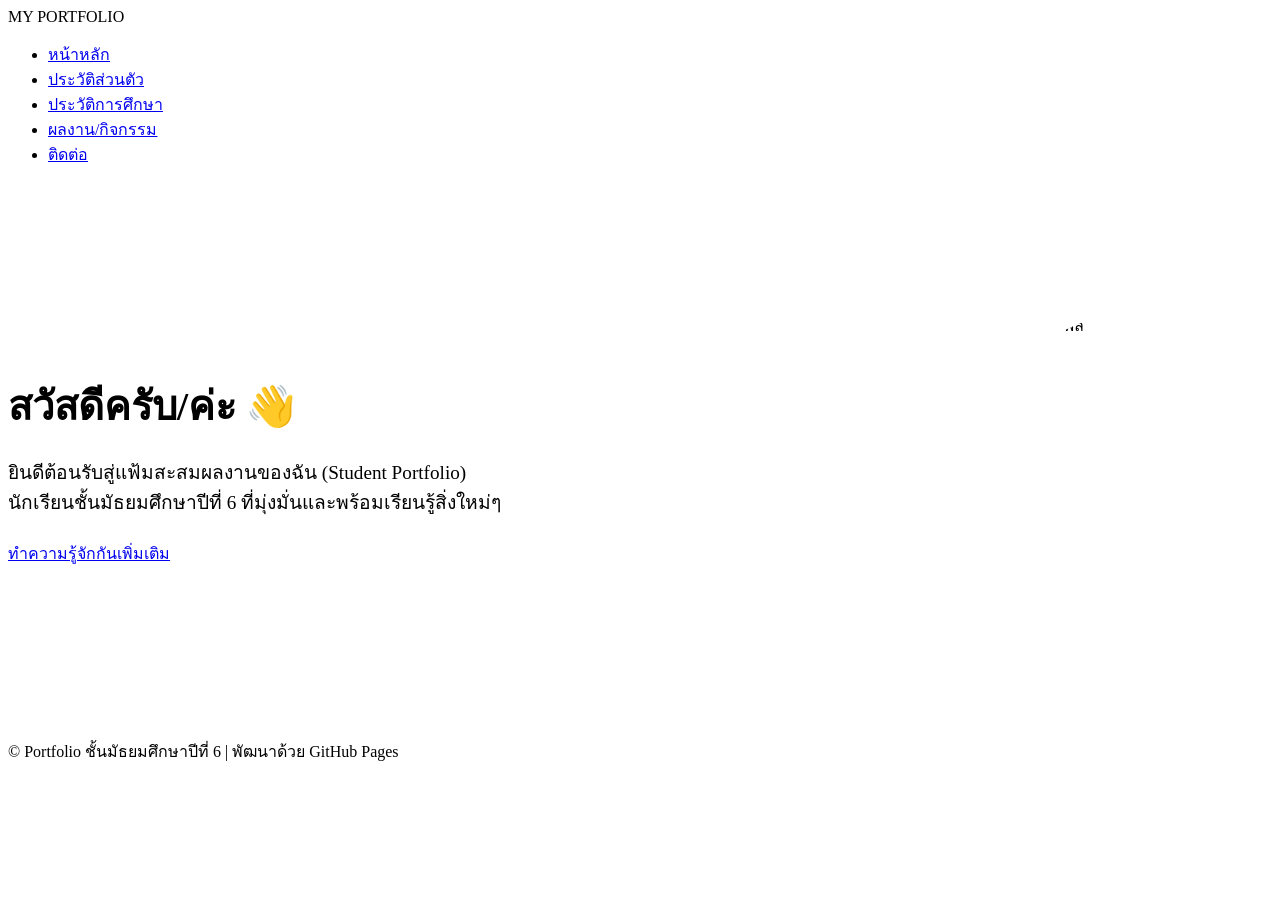
==== commit f86e8db1: "Update index.html" ====
--- a/index.html
+++ b/index.html
@@ -1,636 +1,77 @@
 <!DOCTYPE html>
 <html lang="th">
-
 <head>
-
     <meta charset="UTF-8">
-
     <meta name="viewport" content="width=device-width, initial-scale=1.0">
-
-    <meta
-        name="description"
-        content="Portfolio ของนักเรียนชั้นมัธยมศึกษาปีที่ 6 สำหรับศึกษาต่อระดับมหาวิทยาลัย"
-    >
-
-    <title>Portfolio | ชื่อของคุณ</title>
-
-
-    <!-- Google Font -->
-
-    <link rel="preconnect" href="https://fonts.googleapis.com">
-
-    <link rel="preconnect" href="https://fonts.gstatic.com" crossorigin>
-
-    <link
-        href="https://fonts.googleapis.com/css2?family=Kanit:wght@300;400;500;600&family=Playfair+Display:wght@500;600&display=swap"
-        rel="stylesheet"
-    >
-
-
-    <!-- CSS -->
-
-    <link rel="stylesheet" href="css/style.css">
-
+    <title>หน้าหลัก | Portfolio</title>
+    <link rel="stylesheet" href="style.css">
+    <style>
+        .hero {
+            display: flex;
+            align-items: center;
+            justify-content: space-between;
+            gap: 2rem;
+            min-height: 60vh;
+        }
+        .hero-text {
+            flex: 1;
+        }
+        .hero-text h2 {
+            font-size: 2.5rem;
+            color: var(--primary-dark);
+            margin-bottom: 0.5rem;
+        }
+        .hero-text p {
+            font-size: 1.2rem;
+            color: var(--text-muted);
+            margin-bottom: 1.5rem;
+        }
+        .profile-img {
+            width: 280px;
+            height: 280px;
+            border-radius: 50%;
+            object-fit: cover;
+            border: 6px solid var(--accent);
+            box-shadow: var(--shadow);
+        }
+        @media (max-width: 768px) {
+            .hero {
+                flex-direction: column-reverse;
+                text-align: center;
+            }
+        }
+    </style>
 </head>
-
-
 <body>
 
-
-    <!-- =========================
-         NAVIGATION
-    ========================== -->
-
-    <header class="navbar">
-
-        <div class="nav-container">
-
-
-            <!-- Logo -->
-
-            <a href="index.html" class="logo">
-
-                <span class="logo-symbol">✦</span>
-
-                <span>PORTFOLIO</span>
-
-            </a>
-
-
-            <!-- Menu -->
-
-            <nav class="nav-menu">
-
-                <a href="index.html" class="active">
-                    หน้าหลัก
-                </a>
-
-                <a href="profile.html">
-                    ประวัติส่วนตัว
-                </a>
-
-                <a href="education.html">
-                    ประวัติ
-                </a>
-
-                <a href="activities.html">
-                    ผลงาน
-                </a>
-
-                <a href="contact.html">
-                    ติดต่อ
-                </a>
-
-            </nav>
-
-
-            <!-- Mobile Menu Button -->
-
-            <button
-                class="menu-toggle"
-                id="menuToggle"
-                aria-label="เปิดเมนู"
-            >
-                ☰
-            </button>
-
-        </div>
-
+    <header>
+        <nav>
+            <div class="logo">MY PORTFOLIO</div>
+            <ul class="nav-links">
+                <li><a href="index.html" class="active">หน้าหลัก</a></li>
+                <li><a href="about.html">ประวัติส่วนตัว</a></li>
+                <li><a href="education.html">ประวัติการศึกษา</a></li>
+                <li><a href="portfolio.html">ผลงาน/กิจกรรม</a></li>
+                <li><a href="contact.html">ติดต่อ</a></li>
+            </ul>
+        </nav>
     </header>
 
-
-
-    <!-- =========================
-         HERO SECTION
-    ========================== -->
-
     <main>
-
-        <section class="hero">
-
-
-            <!-- Decorative Background -->
-
-            <div class="hero-decoration decoration-one"></div>
-
-            <div class="hero-decoration decoration-two"></div>
-
-
-            <!-- Hero Text -->
-
-            <div class="hero-content">
-
-
-                <div class="welcome-badge">
-
-                    <span>✦</span>
-
-                    WELCOME TO MY PORTFOLIO
-
-                </div>
-
-
-                <p class="hero-subtitle">
-                    PORTFOLIO 2026
-                </p>
-
-
-                <h1>
-
-                    สวัสดีค่ะ
-                    <br>
-
-                    ฉันชื่อ
-                    <span>ชื่อของคุณ</span>
-
-                </h1>
-
-
-                <p class="hero-description">
-
-                    นักเรียนชั้นมัธยมศึกษาปีที่ 6
-                    <br>
-
-                    ผู้ที่มีความมุ่งมั่นในการเรียนรู้
-                    พัฒนาตนเอง และก้าวไปสู่ความฝัน
-                    ในรั้วมหาวิทยาลัย
-
-                </p>
-
-
-                <!-- Buttons -->
-
-                <div class="hero-buttons">
-
-                    <a
-                        href="profile.html"
-                        class="btn btn-primary"
-                    >
-
-                        รู้จักฉันมากขึ้น
-
-                        <span>→</span>
-
-                    </a>
-
-
-                    <a
-                        href="activities.html"
-                        class="btn btn-secondary"
-                    >
-
-                        ชมผลงาน
-
-                    </a>
-
-                </div>
-
-
-                <!-- Small Information -->
-
-                <div class="hero-info">
-
-                    <div>
-
-                        <strong>
-                            M.6
-                        </strong>
-
-                        <span>
-                            Student
-                        </span>
-
-                    </div>
-
-
-                    <div class="info-line"></div>
-
-
-                    <div>
-
-                        <strong>
-                            2026
-                        </strong>
-
-                        <span>
-                            Portfolio
-                        </span>
-
-                    </div>
-
-
-                    <div class="info-line"></div>
-
-
-                    <div>
-
-                        <strong>
-                            ✦
-                        </strong>
-
-                        <span>
-                            My Journey
-                        </span>
-
-                    </div>
-
-                </div>
-
+        <section class="card hero">
+            <div class="hero-text">
+                <h2>สวัสดีครับ/ค่ะ 👋</h2>
+                <p>ยินดีต้อนรับสู่แฟ้มสะสมผลงานของฉัน (Student Portfolio)<br>นักเรียนชั้นมัธยมศึกษาปีที่ 6 ที่มุ่งมั่นและพร้อมเรียนรู้สิ่งใหม่ๆ</p>
+                <a href="about.html" class="btn">ทำความรู้จักกันเพิ่มเติม</a>
             </div>
-
-
-
-            <!-- =========================
-                 PROFILE IMAGE
-            ========================== -->
-
-            <div class="hero-visual">
-
-
-                <!-- Background Shape -->
-
-                <div class="visual-shape"></div>
-
-
-                <!-- Image -->
-
-                <div class="profile-frame">
-
-                    <div class="profile-image">
-
-                        <img
-                            src="images/profile.jpg"
-                            alt="รูปโปรไฟล์ของชื่อของคุณ"
-                        >
-
-                    </div>
-
-                </div>
-
-
-                <!-- Floating Card -->
-
-                <div class="floating-card card-top">
-
-                    <span class="floating-icon">
-                        ✦
-                    </span>
-
-                    <div>
-
-                        <strong>
-                            My Journey
-                        </strong>
-
-                        <small>
-                            Learning & Growing
-                        </small>
-
-                    </div>
-
-                </div>
-
-
-                <div class="floating-card card-bottom">
-
-                    <span>
-                        🎓
-                    </span>
-
-                    <div>
-
-                        <strong>
-                            Future
-                        </strong>
-
-                        <small>
-                            University Student
-                        </small>
-
-                    </div>
-
-                </div>
-
-
-                <!-- Decorative Circle -->
-
-                <div class="small-circle circle-one"></div>
-
-                <div class="small-circle circle-two"></div>
-
-            </div>
-
+            <!-- เปลี่ยนรูปภาพโปรไฟล์ของคุณตรง src นี้ -->
+            <img src="https://via.placeholder.com/300" alt="รูปโปรไฟล์" class="profile-img">
         </section>
-
-
-
-        <!-- =========================
-             INTRODUCTION
-        ========================== -->
-
-        <section class="home-introduction">
-
-
-            <div class="section-container">
-
-
-                <div class="section-heading">
-
-                    <span>
-                        ABOUT MY PORTFOLIO
-                    </span>
-
-                    <h2>
-                        ตัวตน ความตั้งใจ
-                        <br>
-                        และเส้นทางสู่อนาคต
-                    </h2>
-
-                </div>
-
-
-                <div class="intro-content">
-
-
-                    <div class="intro-number">
-                        01
-                    </div>
-
-
-                    <div class="intro-text">
-
-                        <p>
-
-                            Portfolio เล่มนี้จัดทำขึ้นเพื่อรวบรวม
-                            ตัวตน ประสบการณ์ ความสามารถ
-                            ผลงาน และกิจกรรมที่สะท้อนถึงความตั้งใจ
-                            และพัฒนาการของฉันตลอดช่วงการเรียน
-
-                        </p>
-
-
-                        <p>
-
-                            ทุกประสบการณ์ที่ได้พบเจอ
-                            ล้วนเป็นส่วนหนึ่งของการเรียนรู้
-                            และเป็นแรงผลักดันให้ฉันพร้อมก้าวไปสู่
-                            เป้าหมายในการศึกษาต่อระดับมหาวิทยาลัย
-
-                        </p>
-
-
-                        <a
-                            href="profile.html"
-                            class="text-link"
-                        >
-
-                            อ่านเรื่องราวของฉัน
-
-                            <span>→</span>
-
-                        </a>
-
-                    </div>
-
-                </div>
-
-            </div>
-
-        </section>
-
-
-
-        <!-- =========================
-             QUICK MENU
-        ========================== -->
-
-        <section class="quick-section">
-
-
-            <div class="section-container">
-
-
-                <div class="section-heading center">
-
-                    <span>
-                        EXPLORE MY PORTFOLIO
-                    </span>
-
-                    <h2>
-                        เรื่องราวของฉัน
-                    </h2>
-
-                </div>
-
-
-                <div class="quick-grid">
-
-
-                    <!-- Profile -->
-
-                    <a
-                        href="profile.html"
-                        class="quick-card"
-                    >
-
-                        <div class="quick-number">
-                            01
-                        </div>
-
-                        <div class="quick-icon">
-                            ♡
-                        </div>
-
-                        <h3>
-                            ประวัติส่วนตัว
-                        </h3>
-
-                        <p>
-                            ทำความรู้จักตัวตน
-                            ความสนใจ และเป้าหมายของฉัน
-                        </p>
-
-                        <span class="quick-arrow">
-                            →
-                        </span>
-
-                    </a>
-
-
-
-                    <!-- Education -->
-
-                    <a
-                        href="education.html"
-                        class="quick-card"
-                    >
-
-                        <div class="quick-number">
-                            02
-                        </div>
-
-                        <div class="quick-icon">
-                            🎓
-                        </div>
-
-                        <h3>
-                            ประวัติ
-                        </h3>
-
-                        <p>
-                            เส้นทางการศึกษา
-                            และประสบการณ์ในรั้วโรงเรียน
-                        </p>
-
-                        <span class="quick-arrow">
-                            →
-                        </span>
-
-                    </a>
-
-
-
-                    <!-- Activities -->
-
-                    <a
-                        href="activities.html"
-                        class="quick-card"
-                    >
-
-                        <div class="quick-number">
-                            03
-                        </div>
-
-                        <div class="quick-icon">
-                            ✧
-                        </div>
-
-                        <h3>
-                            ผลงาน & กิจกรรม
-                        </h3>
-
-                        <p>
-                            ผลงานและกิจกรรมที่ภาคภูมิใจ
-                            พร้อมสิ่งที่ได้รับจากประสบการณ์
-                        </p>
-
-                        <span class="quick-arrow">
-                            →
-                        </span>
-
-                    </a>
-
-
-
-                    <!-- Contact -->
-
-                    <a
-                        href="contact.html"
-                        class="quick-card"
-                    >
-
-                        <div class="quick-number">
-                            04
-                        </div>
-
-                        <div class="quick-icon">
-                            ✉
-                        </div>
-
-                        <h3>
-                            ติดต่อ
-                        </h3>
-
-                        <p>
-                            ช่องทางสำหรับติดต่อ
-                            และพูดคุยกับฉัน
-                        </p>
-
-                        <span class="quick-arrow">
-                            →
-                        </span>
-
-                    </a>
-
-                </div>
-
-            </div>
-
-        </section>
-
-
-
-        <!-- =========================
-             QUOTE
-        ========================== -->
-
-        <section class="quote-section">
-
-            <div class="quote-container">
-
-                <div class="quote-symbol">
-                    “
-                </div>
-
-                <p>
-                    Every experience is a lesson,
-                    every challenge is a step forward.
-                </p>
-
-                <span>
-                    — My Portfolio Journey —
-                </span>
-
-            </div>
-
-        </section>
-
     </main>
 
-
-
-    <!-- =========================
-         FOOTER
-    ========================== -->
-
-    <footer class="footer">
-
-        <div class="footer-container">
-
-
-            <div class="footer-logo">
-
-                <span class="logo-symbol">
-                    ✦
-                </span>
-
-                PORTFOLIO
-
-            </div>
-
-
-            <p>
-                ขอบคุณที่เข้ามาทำความรู้จักกับฉัน
-            </p>
-
-
-            <div class="footer-line"></div>
-
-
-            <small>
-                © 2026 Portfolio by ชื่อของคุณ
-            </small>
-
-        </div>
-
+    <footer>
+        <p>© Portfolio ชั้นมัธยมศึกษาปีที่ 6 | พัฒนาด้วย GitHub Pages</p>
     </footer>
 
-
-
-    <!-- JavaScript -->
-
-    <script src="js/script.js"></script>
-
 </body>
-
 </html>
